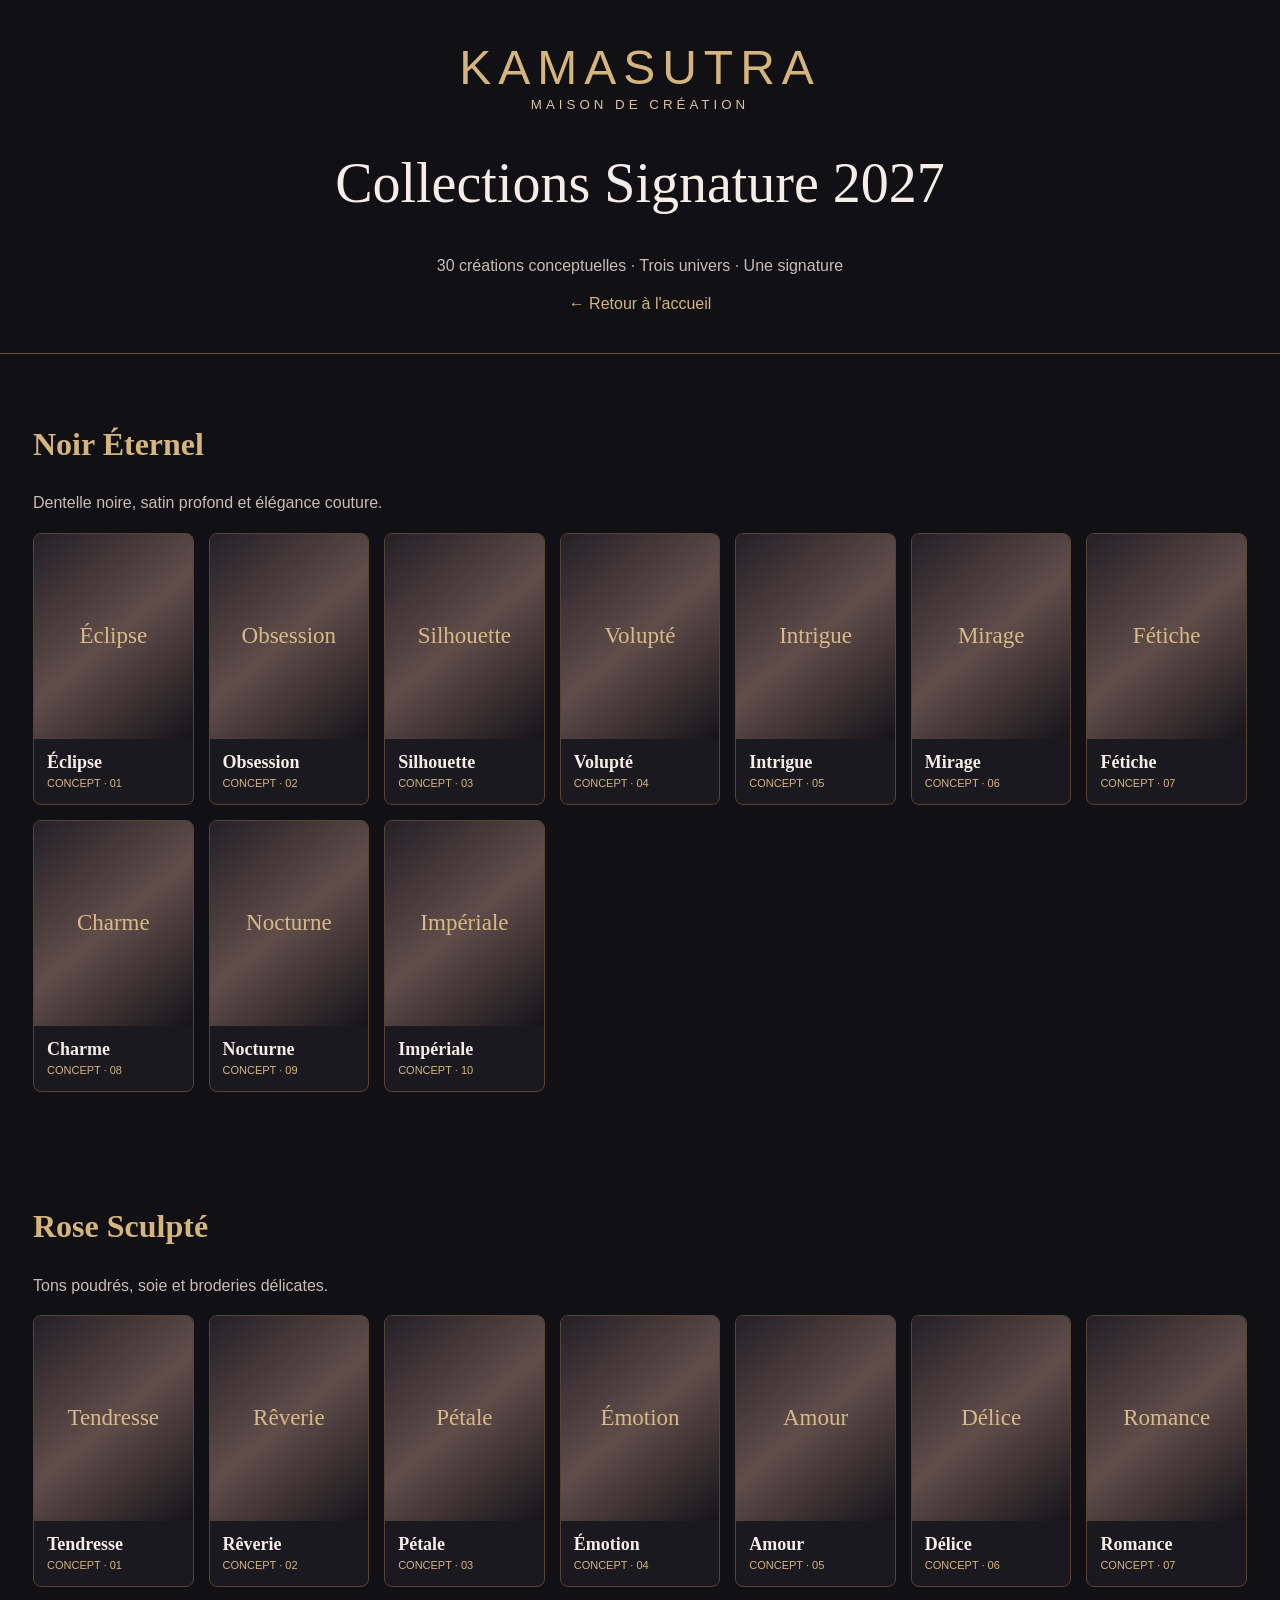
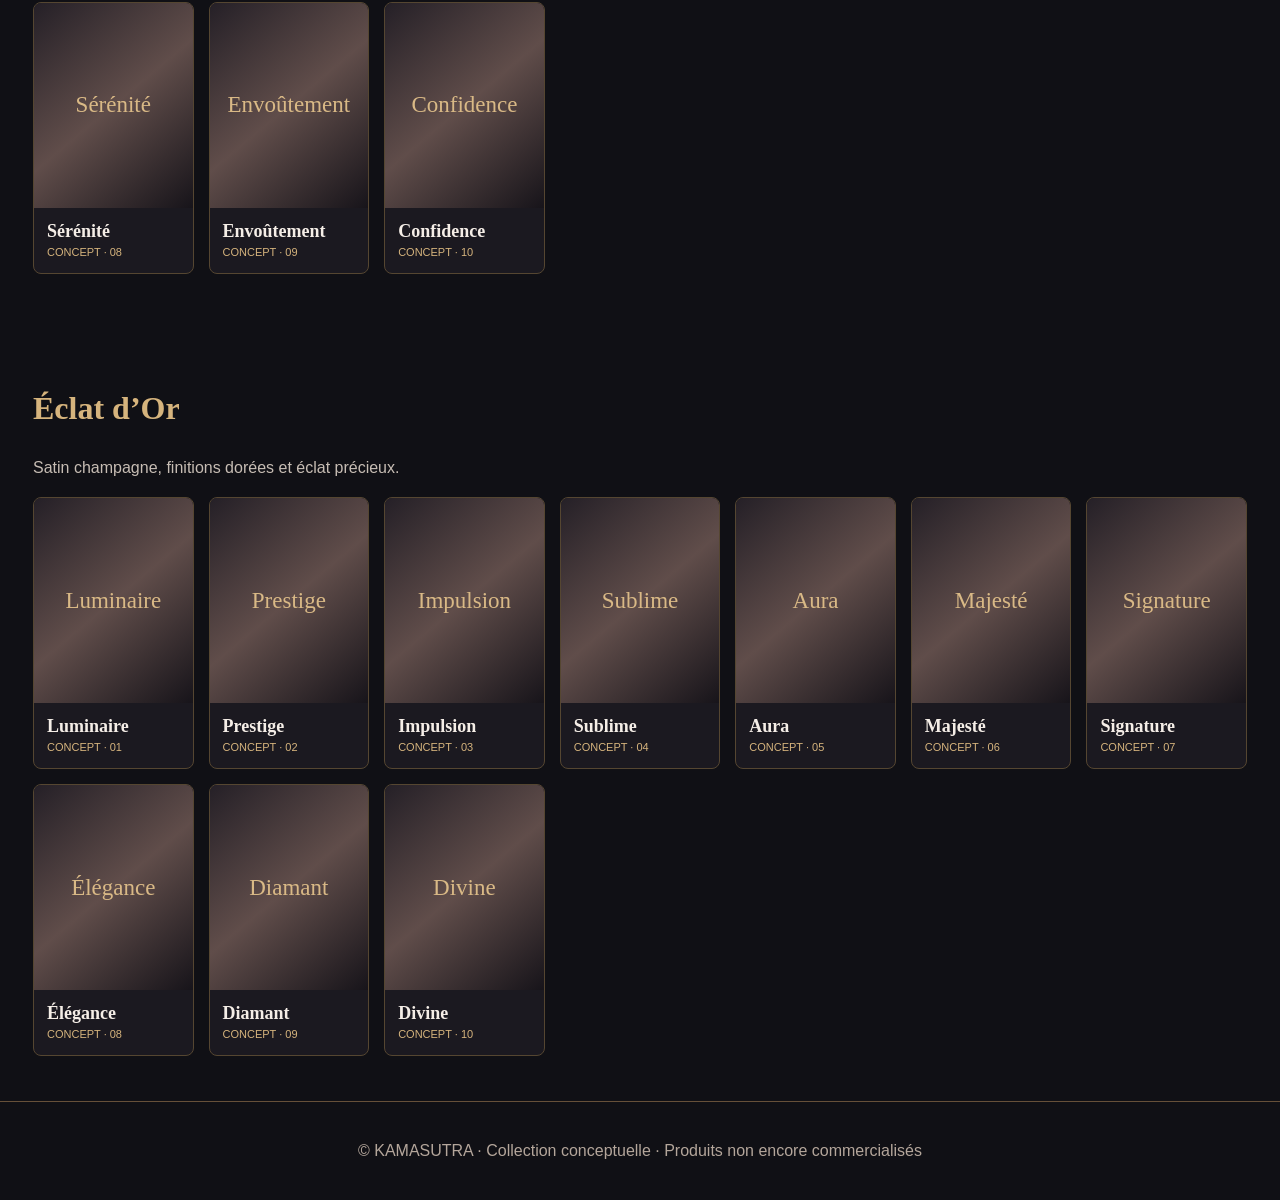
==== collections.html @ 3ece6dee "Create collections.html" ====
<!DOCTYPE html>
<html lang="fr">
<head>
<meta charset="UTF-8">
<meta name="viewport" content="width=device-width,initial-scale=1">
<title>Collections Signature 2027 | KAMASUTRA</title>
<style>
:root{--gold:#d6b47d;--bg:#101015}
*{box-sizing:border-box}
body{margin:0;background:var(--bg);color:#f5eee7;font-family:Arial,sans-serif}
header{text-align:center;padding:40px 15px;border-bottom:1px solid #665039}
.logo{font-size:clamp(28px,7vw,48px);letter-spacing:7px;color:var(--gold)}
small{letter-spacing:4px;color:#d8c3a8}
h1{font-family:Georgia,serif;font-size:clamp(32px,6vw,56px);font-weight:normal}
nav a{color:var(--gold);text-decoration:none}
section{max-width:1250px;margin:auto;padding:45px 18px}
h2{font-family:Georgia,serif;font-size:32px;color:var(--gold)}
p{color:#c7bdb4;line-height:1.7}
.grid{display:grid;grid-template-columns:repeat(auto-fit,minmax(145px,1fr));gap:15px}
article{background:#1b1920;border:1px solid #554631;border-radius:8px;overflow:hidden}
.photo{height:205px;background:linear-gradient(140deg,#252027,#604d4a,#17141a);display:flex;align-items:center;justify-content:center;color:#d9b986;text-align:center;padding:12px;font-family:Georgia,serif;font-size:23px}
article img{width:100%;height:205px;object-fit:cover;display:block}
.info{padding:13px}
.info b{display:block;font-family:Georgia,serif;font-size:18px}
.info span{font-size:11px;color:var(--gold)}
footer{text-align:center;padding:40px 15px;border-top:1px solid #665039;color:#b4a69b}
</style>
</head>
<body>
<header>
<div class="logo">KAMASUTRA</div>
<small>MAISON DE CRÉATION</small>
<h1>Collections Signature 2027</h1>
<p>30 créations conceptuelles · Trois univers · Une signature</p>
<nav><a href="index.html">← Retour à l'accueil</a></nav>
</header>
<main id="catalogue"></main>
<footer>© KAMASUTRA · Collection conceptuelle · Produits non encore commercialisés</footer>
<script>
const groups=[
{title:"Noir Éternel",prefix:"noir",names:["Éclipse","Obsession","Silhouette","Volupté","Intrigue","Mirage","Fétiche","Charme","Nocturne","Impériale"],desc:"Dentelle noire, satin profond et élégance couture."},
{title:"Rose Sculpté",prefix:"rose",names:["Tendresse","Rêverie","Pétale","Émotion","Amour","Délice","Romance","Sérénité","Envoûtement","Confidence"],desc:"Tons poudrés, soie et broderies délicates."},
{title:"Éclat d’Or",prefix:"or",names:["Luminaire","Prestige","Impulsion","Sublime","Aura","Majesté","Signature","Élégance","Diamant","Divine"],desc:"Satin champagne, finitions dorées et éclat précieux."}
];
const root=document.getElementById("catalogue");
groups.forEach(g=>{
const s=document.createElement("section");
const h=document.createElement("h2");h.textContent=g.title;s.append(h);
const p=document.createElement("p");p.textContent=g.desc;s.append(p);
const grid=document.createElement("div");grid.className="grid";
g.names.forEach((name,i)=>{
const n=String(i+1).padStart(2,"0");
const card=document.createElement("article");
const img=document.createElement("img");
img.src=g.prefix+"-"+n+".jpg";
img.alt="Concept KAMASUTRA "+name;
img.loading="lazy";
img.onerror=()=>{const fallback=document.createElement("div");fallback.className="photo";fallback.textContent=name;img.replaceWith(fallback)};
const info=document.createElement("div");info.className="info";
const b=document.createElement("b");b.textContent=name;
const tag=document.createElement("span");tag.textContent="CONCEPT · "+n;
info.append(b,tag);card.append(img,info);grid.append(card);
});
s.append(grid);root.append(s);
});
</script>
</body>
</html>
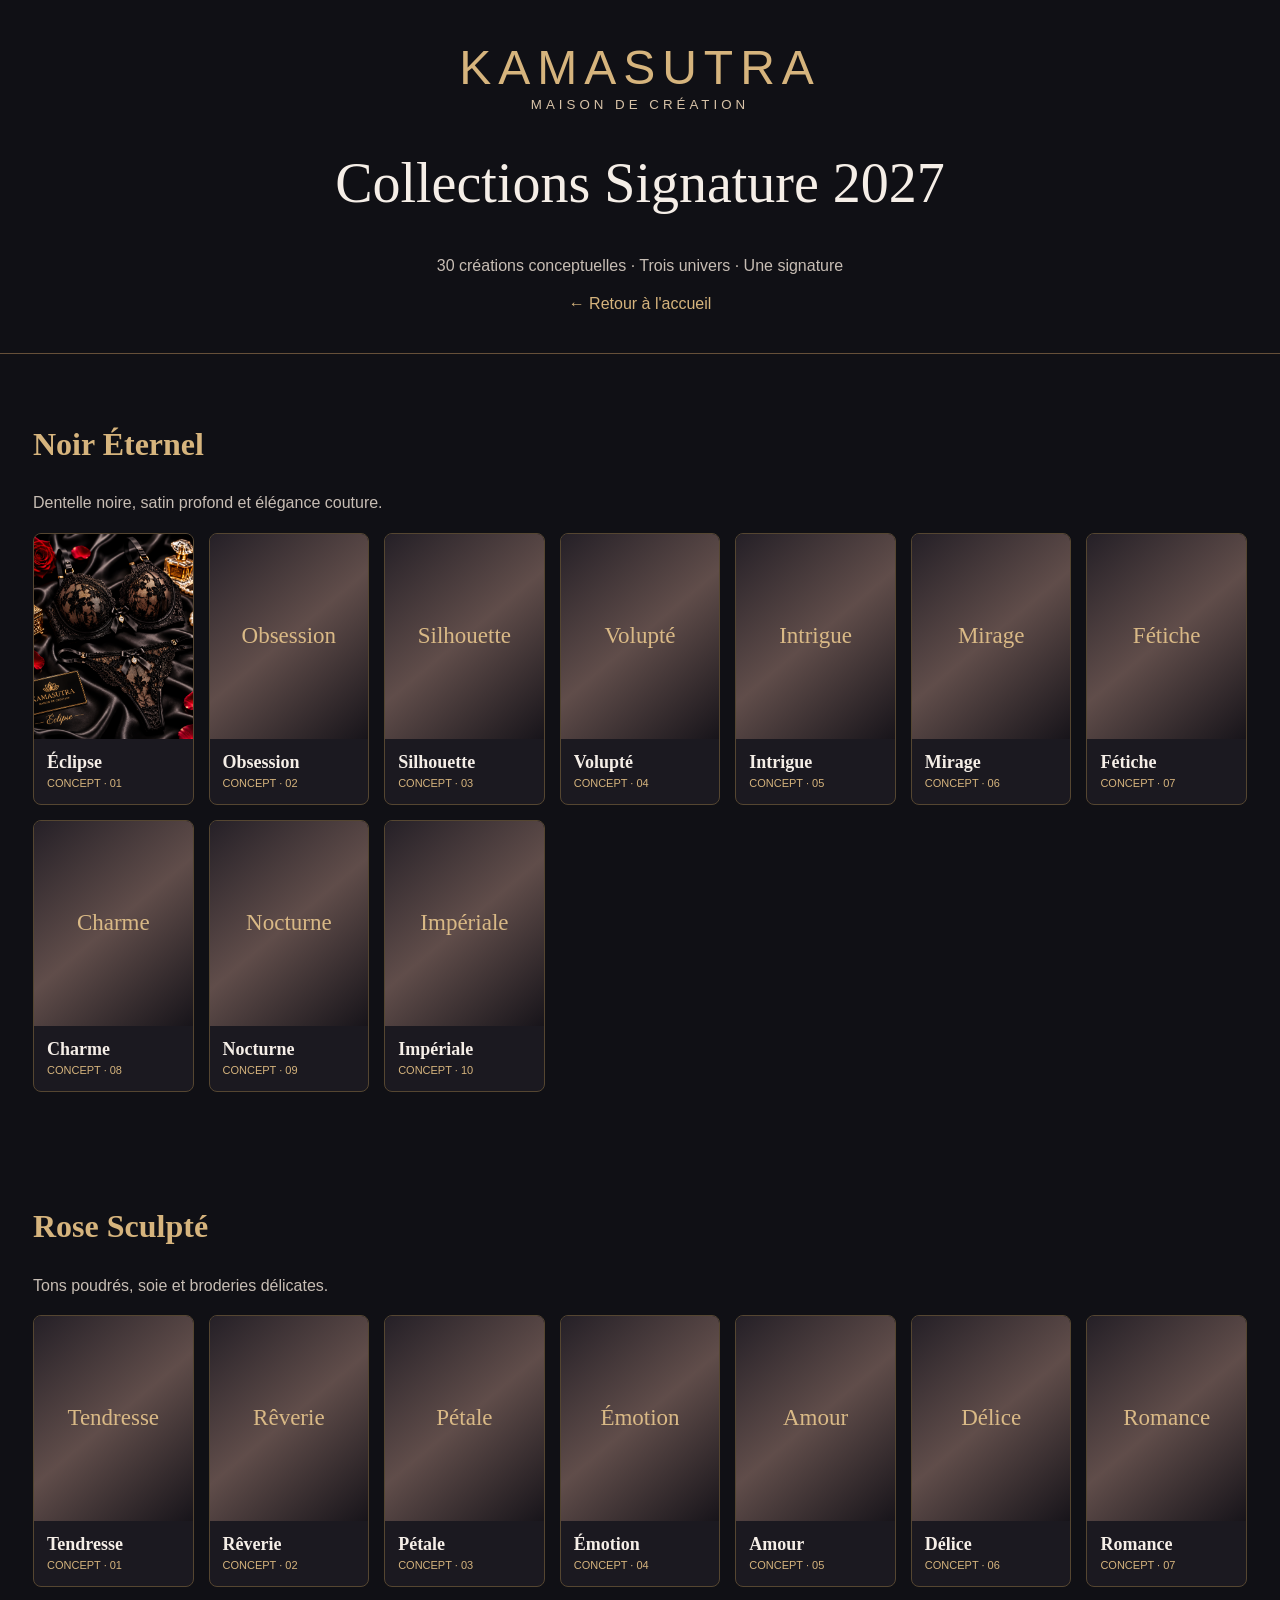
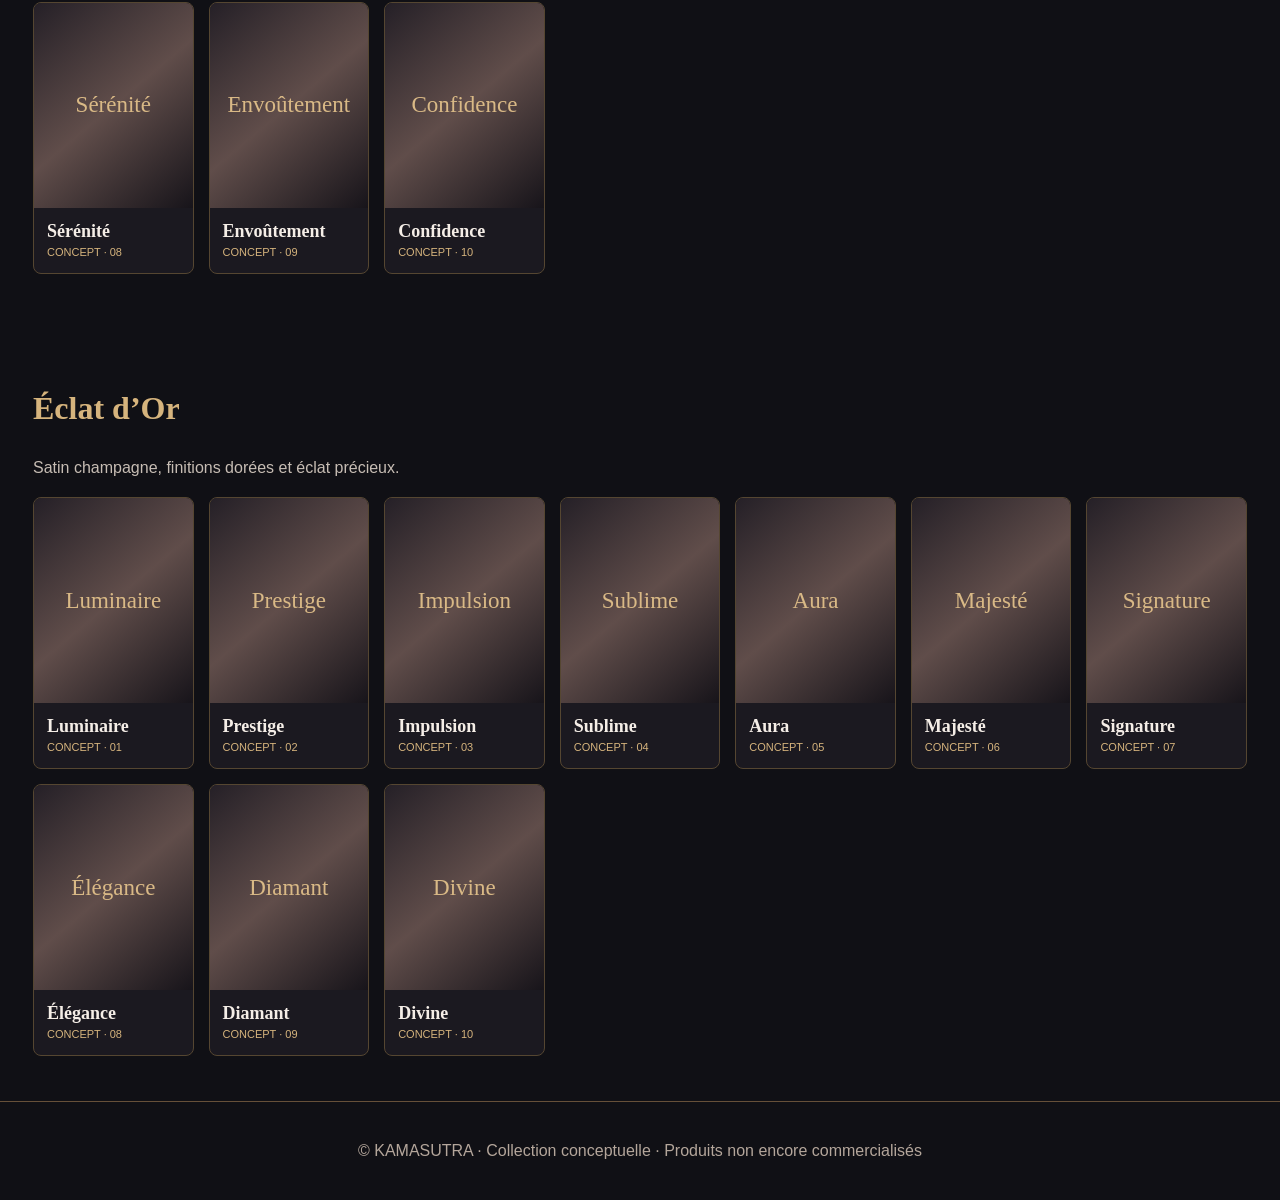
==== commit 8d59303b: "Update collections.html" ====
--- a/collections.html
+++ b/collections.html
@@ -52,7 +52,7 @@
 const n=String(i+1).padStart(2,"0");
 const card=document.createElement("article");
 const img=document.createElement("img");
-img.src=g.prefix+"-"+n+".jpg";
+img.src=g.prefix+"-"+n+".png";
 img.alt="Concept KAMASUTRA "+name;
 img.loading="lazy";
 img.onerror=()=>{const fallback=document.createElement("div");fallback.className="photo";fallback.textContent=name;img.replaceWith(fallback)};
